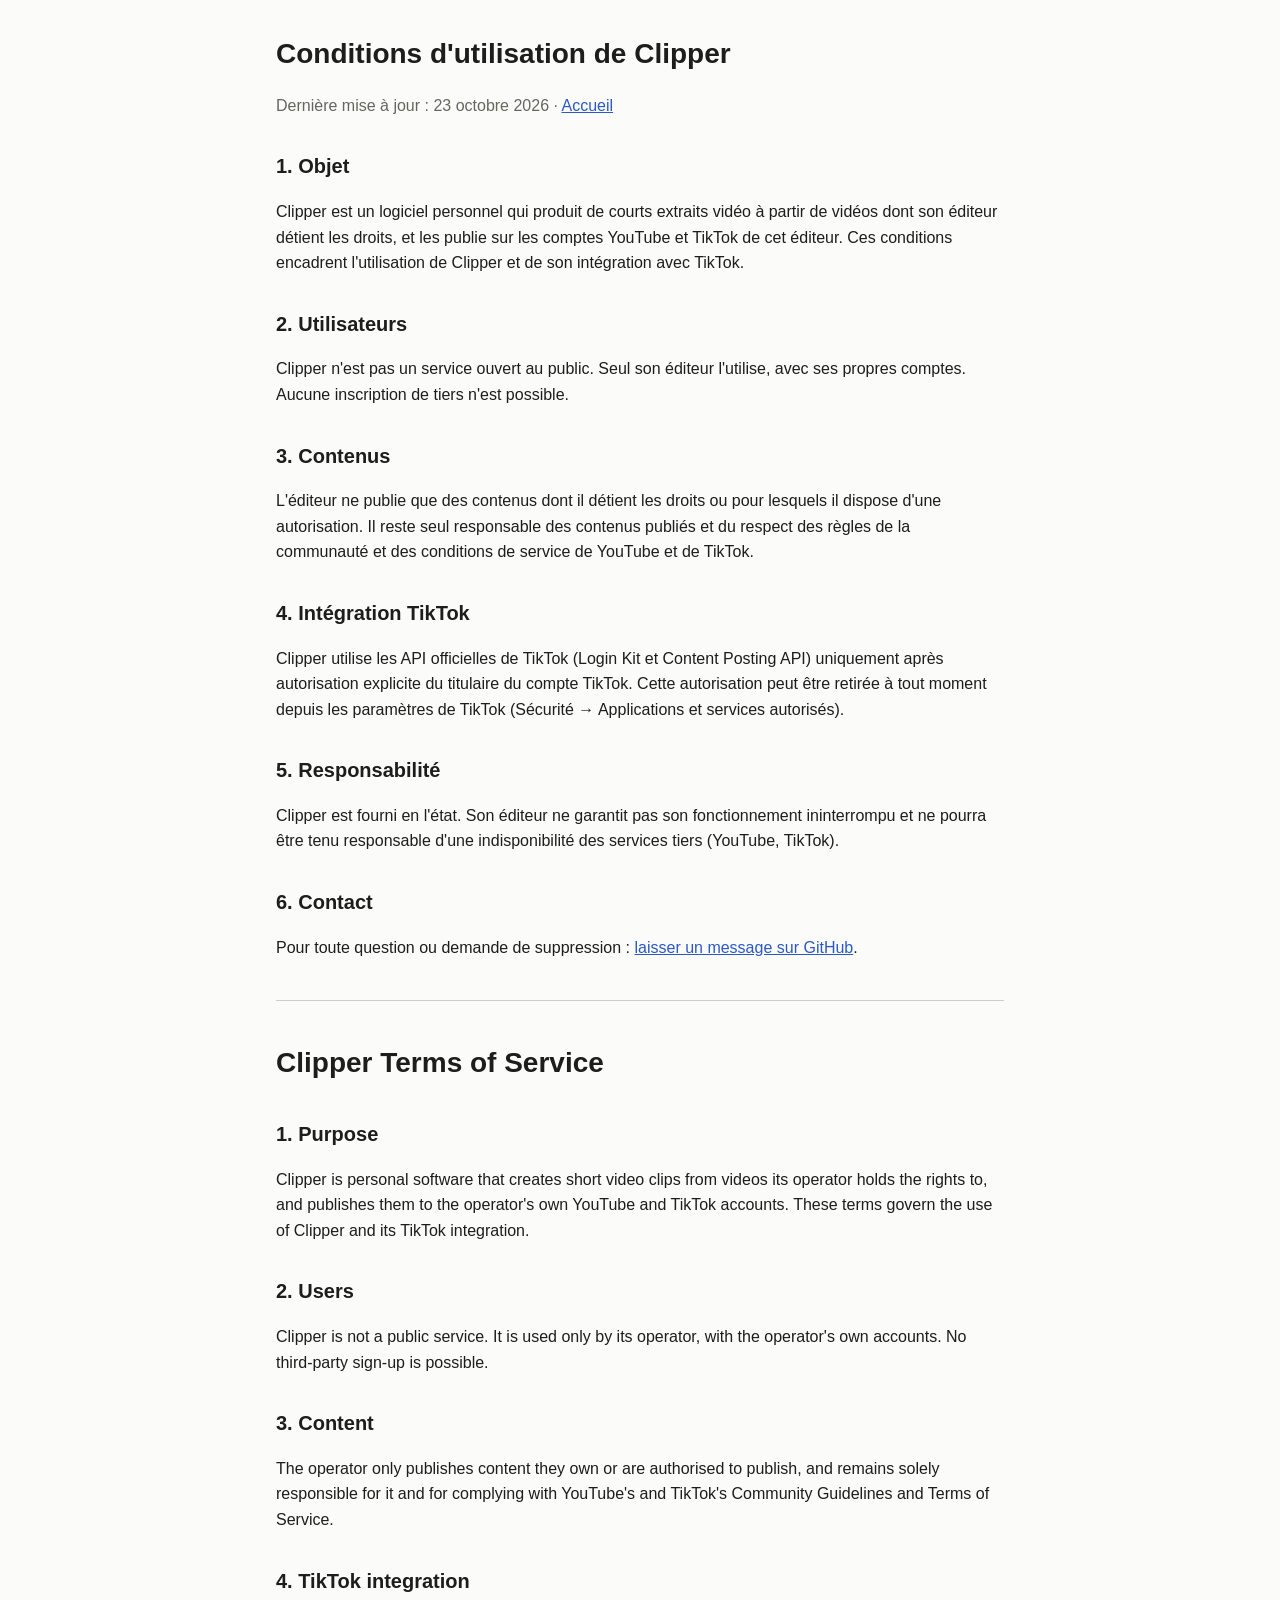
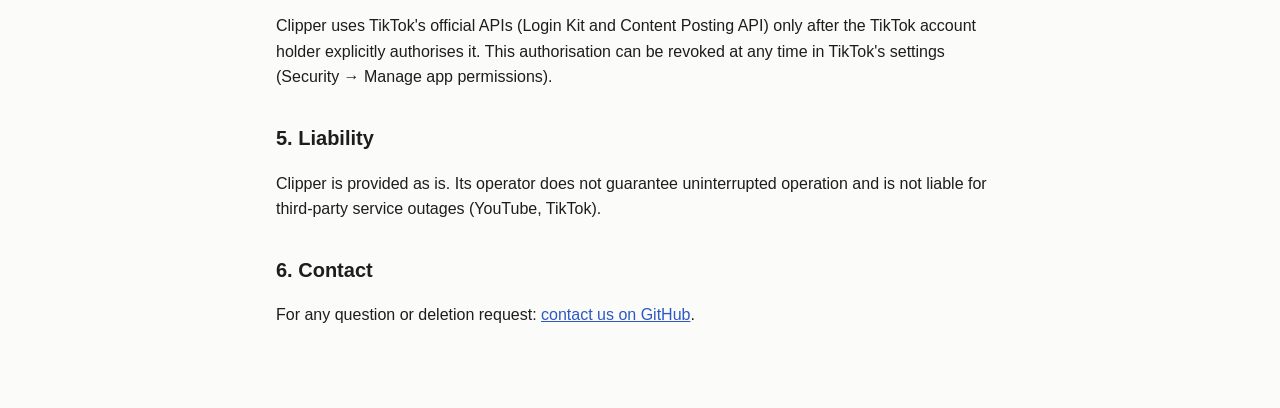
==== conditions.html @ e2576d1c "Pages légales de Clipper (accueil, conditions, confidentialité) Co-Authored-By: Claude Opus 5.5 <nor" ====
<!doctype html>
<html lang="fr">
<head>
  <meta charset="utf-8">
  <meta name="viewport" content="width=device-width, initial-scale=1">
  <title>Conditions d'utilisation</title>
  <link rel="stylesheet" href="style.css">
</head>
<body>
<main>
  <h1>Conditions d'utilisation de Clipper</h1>
  <p class="maj">Dernière mise à jour : 23 octobre 2026 · <a href="index.html">Accueil</a></p>

  <h2>1. Objet</h2>
  <p>Clipper est un logiciel personnel qui produit de courts extraits vidéo à partir de vidéos dont son éditeur détient les droits, et les publie sur les comptes YouTube et TikTok de cet éditeur. Ces conditions encadrent l'utilisation de Clipper et de son intégration avec TikTok.</p>

  <h2>2. Utilisateurs</h2>
  <p>Clipper n'est pas un service ouvert au public. Seul son éditeur l'utilise, avec ses propres comptes. Aucune inscription de tiers n'est possible.</p>

  <h2>3. Contenus</h2>
  <p>L'éditeur ne publie que des contenus dont il détient les droits ou pour lesquels il dispose d'une autorisation. Il reste seul responsable des contenus publiés et du respect des règles de la communauté et des conditions de service de YouTube et de TikTok.</p>

  <h2>4. Intégration TikTok</h2>
  <p>Clipper utilise les API officielles de TikTok (Login Kit et Content Posting API) uniquement après autorisation explicite du titulaire du compte TikTok. Cette autorisation peut être retirée à tout moment depuis les paramètres de TikTok (Sécurité → Applications et services autorisés).</p>

  <h2>5. Responsabilité</h2>
  <p>Clipper est fourni en l'état. Son éditeur ne garantit pas son fonctionnement ininterrompu et ne pourra être tenu responsable d'une indisponibilité des services tiers (YouTube, TikTok).</p>

  <h2>6. Contact</h2>
  <p>Pour toute question ou demande de suppression : <a href="https://github.com/valentinamar07/clipper-site/issues">laisser un message sur GitHub</a>.</p>

  <hr>
  <section lang="en">
  <h1>Clipper Terms of Service</h1>
  <h2>1. Purpose</h2>
  <p>Clipper is personal software that creates short video clips from videos its operator holds the rights to, and publishes them to the operator's own YouTube and TikTok accounts. These terms govern the use of Clipper and its TikTok integration.</p>
  <h2>2. Users</h2>
  <p>Clipper is not a public service. It is used only by its operator, with the operator's own accounts. No third-party sign-up is possible.</p>
  <h2>3. Content</h2>
  <p>The operator only publishes content they own or are authorised to publish, and remains solely responsible for it and for complying with YouTube's and TikTok's Community Guidelines and Terms of Service.</p>
  <h2>4. TikTok integration</h2>
  <p>Clipper uses TikTok's official APIs (Login Kit and Content Posting API) only after the TikTok account holder explicitly authorises it. This authorisation can be revoked at any time in TikTok's settings (Security → Manage app permissions).</p>
  <h2>5. Liability</h2>
  <p>Clipper is provided as is. Its operator does not guarantee uninterrupted operation and is not liable for third-party service outages (YouTube, TikTok).</p>
  <h2>6. Contact</h2>
  <p>For any question or deletion request: <a href="https://github.com/valentinamar07/clipper-site/issues">contact us on GitHub</a>.</p>
  </section>
</main>
</body>
</html>
---- style.css ----
:root { --fond: #fbfbf9; --texte: #1d1d1b; --doux: #66665f; --accent: #2b59c3; }
@media (prefers-color-scheme: dark) { :root { --fond: #161615; --texte: #ecece8; --doux: #a2a29b; --accent: #7ea2ff; } }
* { box-sizing: border-box; }
body { margin: 0; background: var(--fond); color: var(--texte); font: 16px/1.6 -apple-system, BlinkMacSystemFont, "Segoe UI", sans-serif; }
main { max-width: 760px; margin: 0 auto; padding: 32px 16px 64px; }
h1 { font-size: 28px; margin: 0 0 4px; }
h2 { font-size: 20px; margin-top: 32px; }
p.maj, nav { color: var(--doux); }
nav a { margin-right: 16px; }
a { color: var(--accent); }
hr { border: none; border-top: 1px solid var(--doux); opacity: .3; margin: 40px 0; }
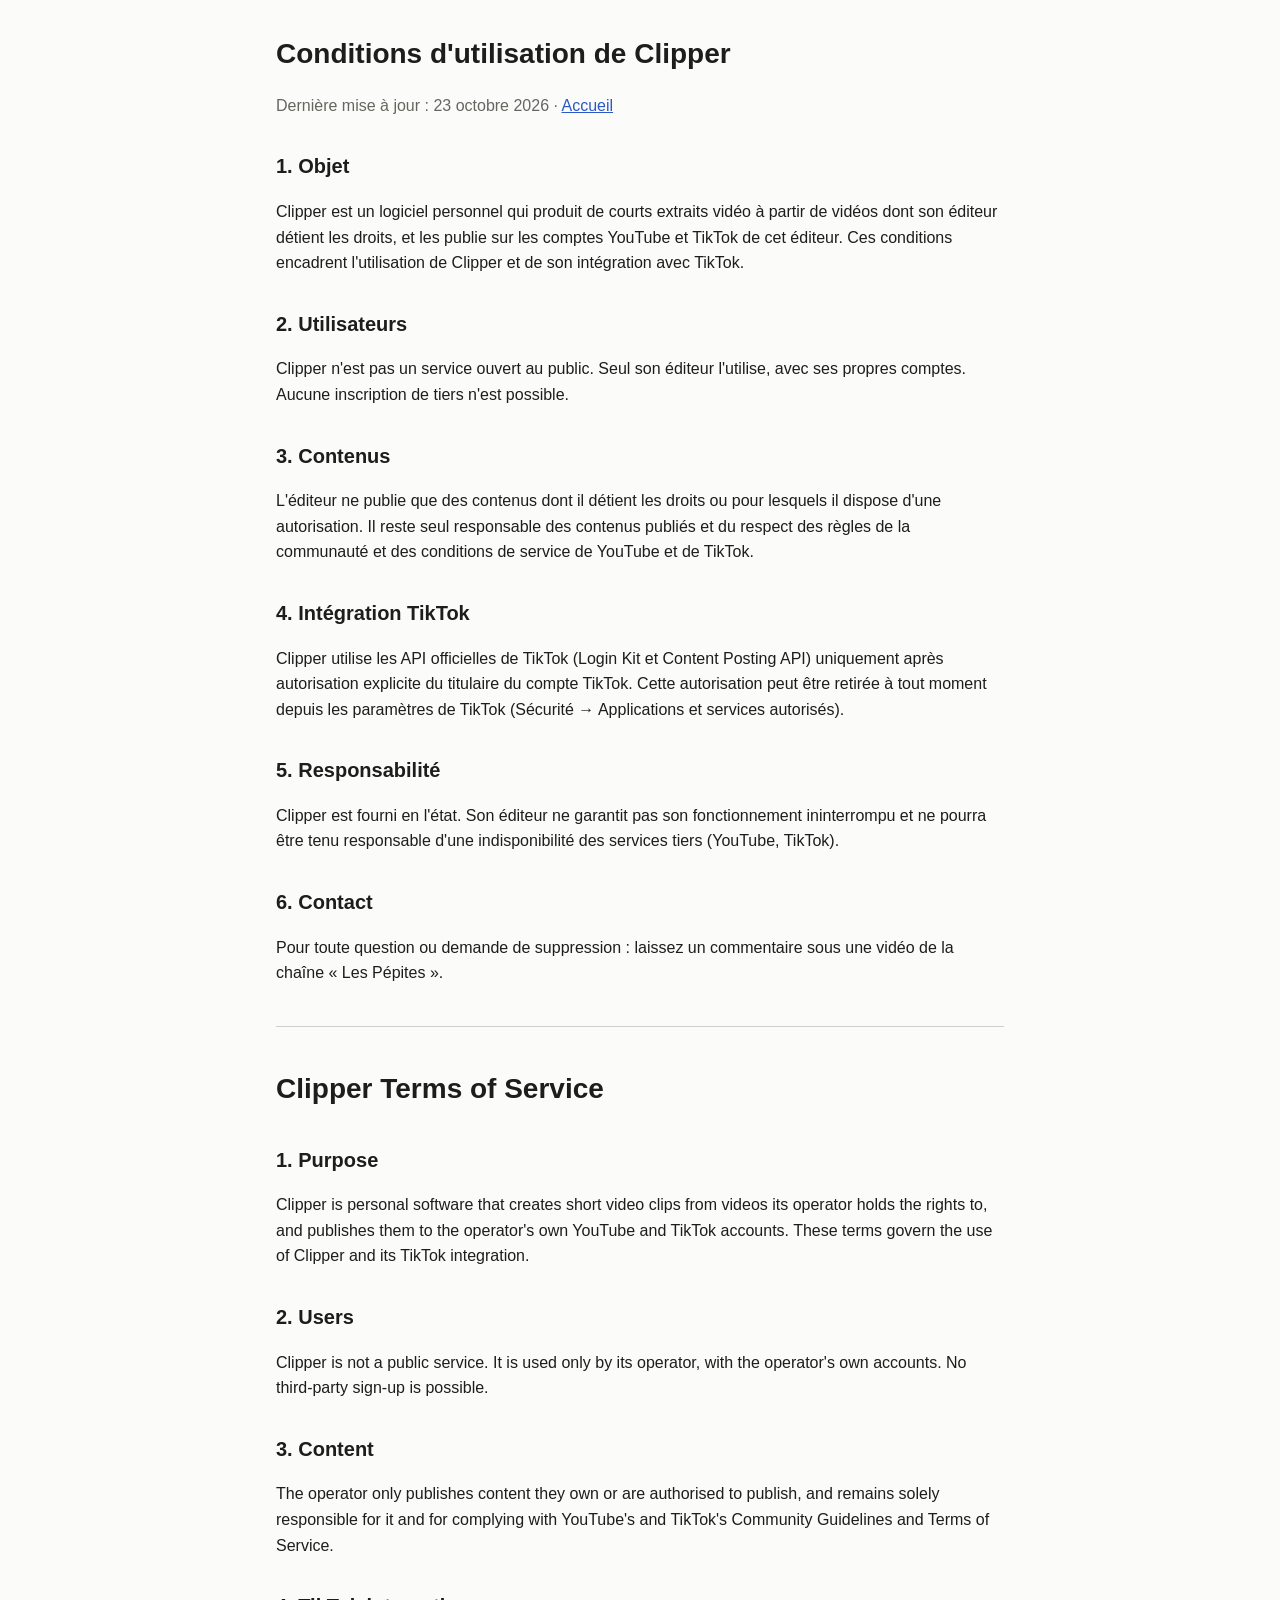
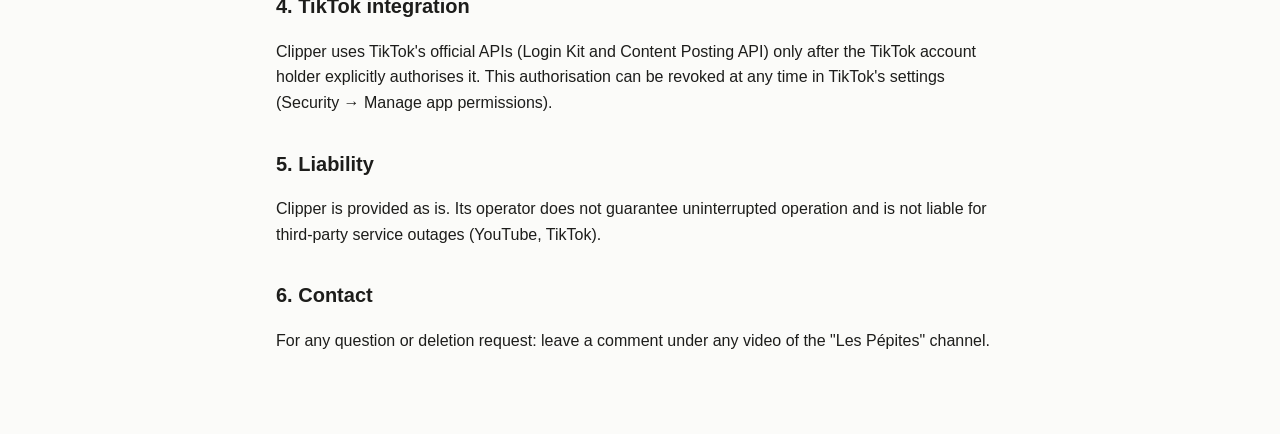
==== commit a9e4da0f: "Contact par les commentaires des vidéos, sans e-mail ni lien GitHub Co-Authored-By: Claude Opus 5.5 " ====
--- a/conditions.html
+++ b/conditions.html
@@ -27,7 +27,7 @@
   <p>Clipper est fourni en l'état. Son éditeur ne garantit pas son fonctionnement ininterrompu et ne pourra être tenu responsable d'une indisponibilité des services tiers (YouTube, TikTok).</p>
 
   <h2>6. Contact</h2>
-  <p>Pour toute question ou demande de suppression : <a href="https://github.com/valentinamar07/clipper-site/issues">laisser un message sur GitHub</a>.</p>
+  <p>Pour toute question ou demande de suppression : laissez un commentaire sous une vidéo de la chaîne « Les Pépites ».</p>
 
   <hr>
   <section lang="en">
@@ -43,7 +43,7 @@
   <h2>5. Liability</h2>
   <p>Clipper is provided as is. Its operator does not guarantee uninterrupted operation and is not liable for third-party service outages (YouTube, TikTok).</p>
   <h2>6. Contact</h2>
-  <p>For any question or deletion request: <a href="https://github.com/valentinamar07/clipper-site/issues">contact us on GitHub</a>.</p>
+  <p>For any question or deletion request: leave a comment under any video of the "Les Pépites" channel.</p>
   </section>
 </main>
 </body>
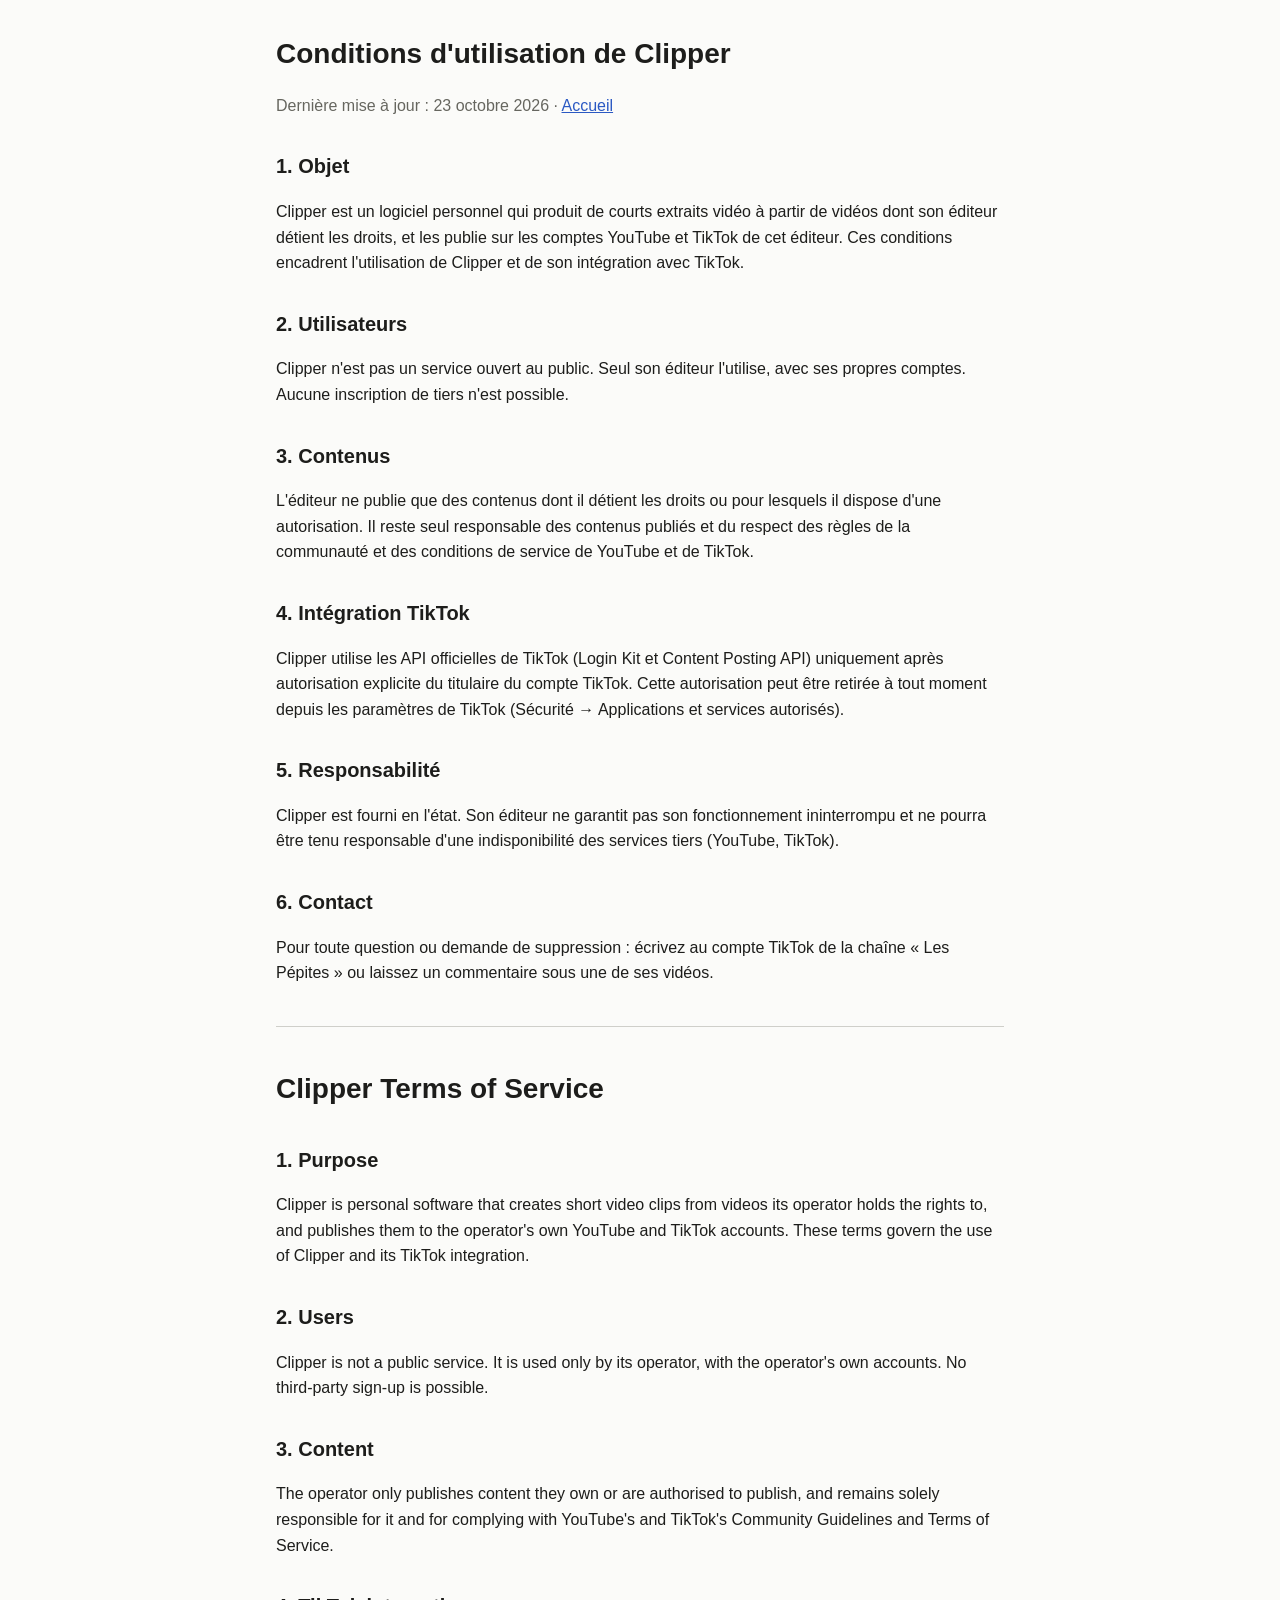
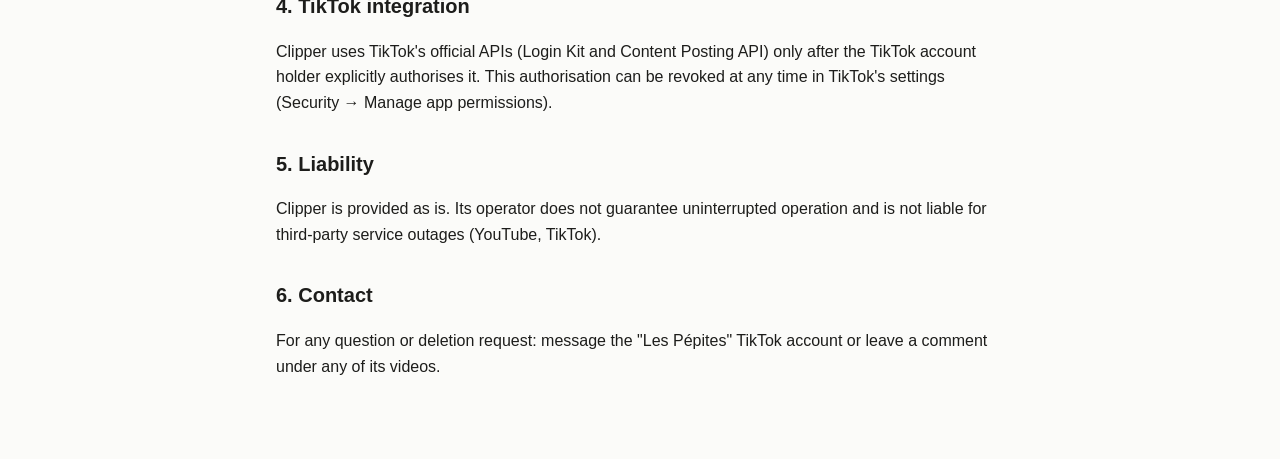
==== commit f65601a7: "Contact : compte TikTok ou commentaires des vidéos Co-Authored-By: Claude Opus 5.5 <noreply@anthropi" ====
--- a/conditions.html
+++ b/conditions.html
@@ -27,7 +27,7 @@
   <p>Clipper est fourni en l'état. Son éditeur ne garantit pas son fonctionnement ininterrompu et ne pourra être tenu responsable d'une indisponibilité des services tiers (YouTube, TikTok).</p>
 
   <h2>6. Contact</h2>
-  <p>Pour toute question ou demande de suppression : laissez un commentaire sous une vidéo de la chaîne « Les Pépites ».</p>
+  <p>Pour toute question ou demande de suppression : écrivez au compte TikTok de la chaîne « Les Pépites » ou laissez un commentaire sous une de ses vidéos.</p>
 
   <hr>
   <section lang="en">
@@ -43,7 +43,7 @@
   <h2>5. Liability</h2>
   <p>Clipper is provided as is. Its operator does not guarantee uninterrupted operation and is not liable for third-party service outages (YouTube, TikTok).</p>
   <h2>6. Contact</h2>
-  <p>For any question or deletion request: leave a comment under any video of the "Les Pépites" channel.</p>
+  <p>For any question or deletion request: message the "Les Pépites" TikTok account or leave a comment under any of its videos.</p>
   </section>
 </main>
 </body>
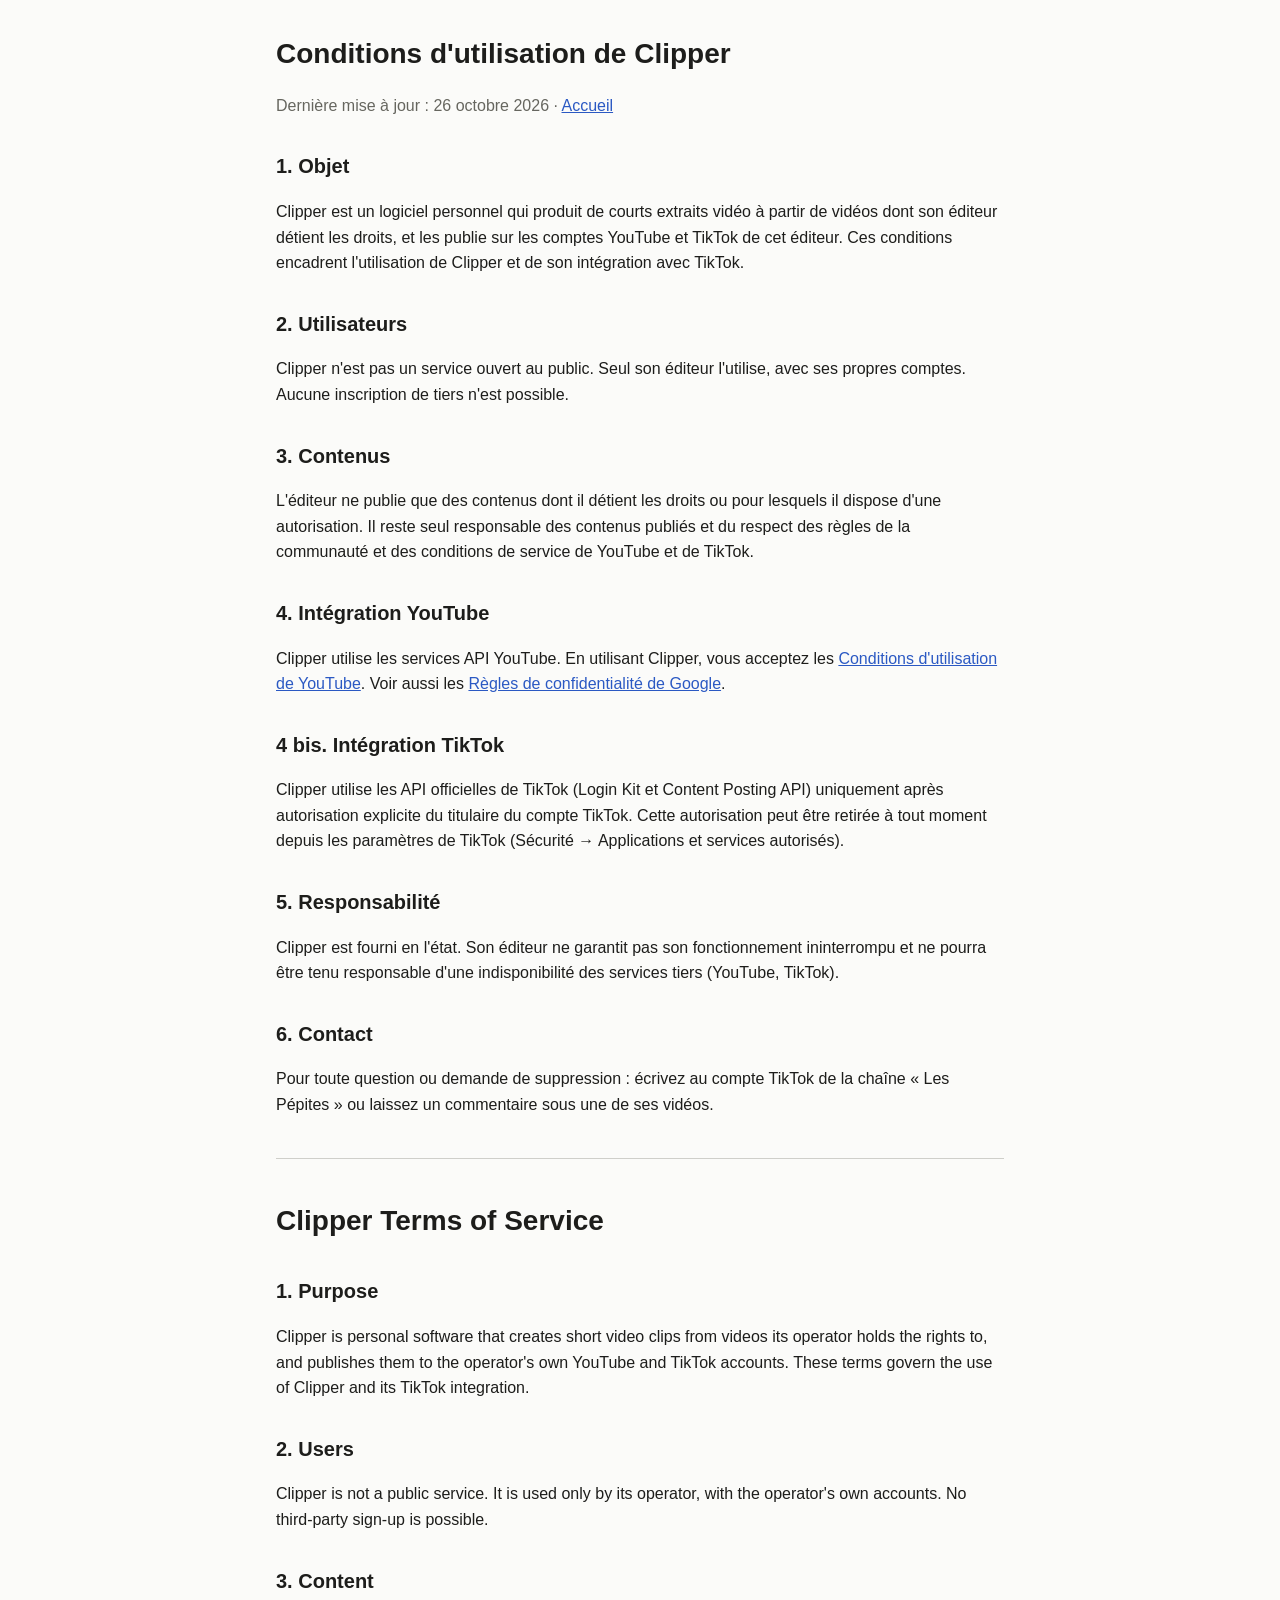
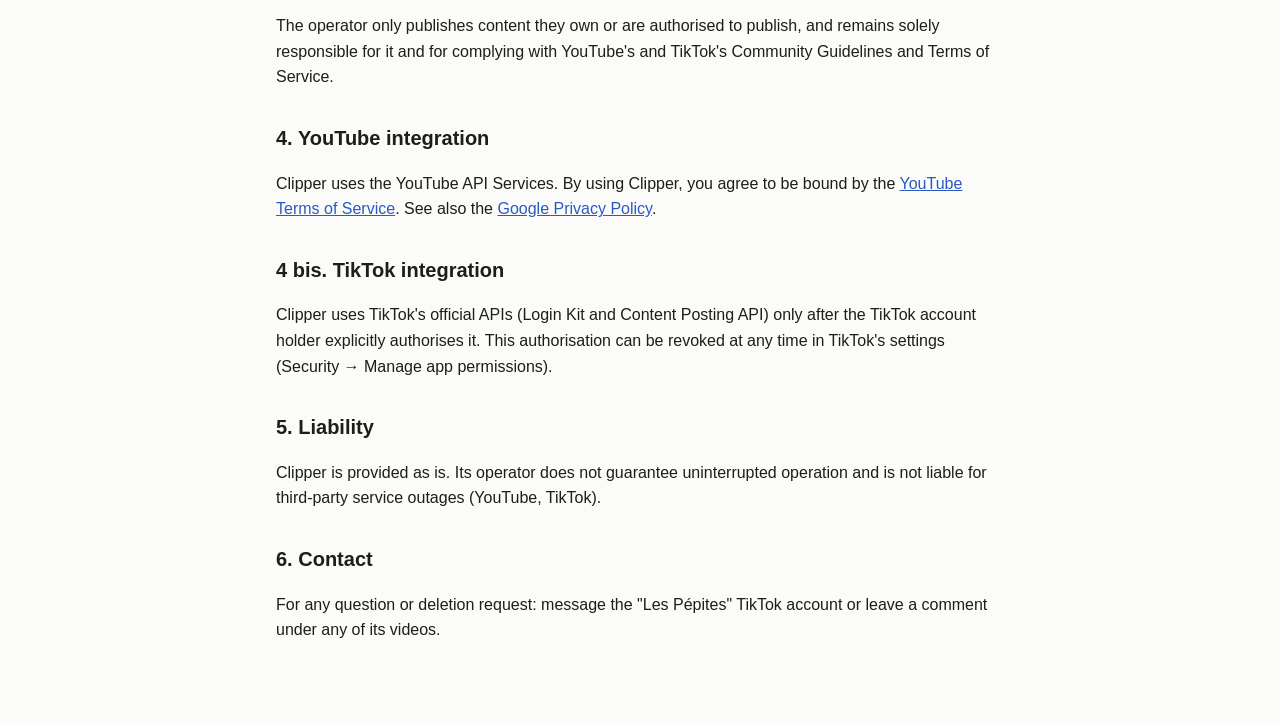
==== commit 2d198320: "Mentions des services API YouTube (conditions YouTube, confidentialité Google, retrait de l'accès) C" ====
--- a/conditions.html
+++ b/conditions.html
@@ -9,7 +9,7 @@
 <body>
 <main>
   <h1>Conditions d'utilisation de Clipper</h1>
-  <p class="maj">Dernière mise à jour : 23 octobre 2026 · <a href="index.html">Accueil</a></p>
+  <p class="maj">Dernière mise à jour : 26 octobre 2026 · <a href="index.html">Accueil</a></p>
 
   <h2>1. Objet</h2>
   <p>Clipper est un logiciel personnel qui produit de courts extraits vidéo à partir de vidéos dont son éditeur détient les droits, et les publie sur les comptes YouTube et TikTok de cet éditeur. Ces conditions encadrent l'utilisation de Clipper et de son intégration avec TikTok.</p>
@@ -20,7 +20,10 @@
   <h2>3. Contenus</h2>
   <p>L'éditeur ne publie que des contenus dont il détient les droits ou pour lesquels il dispose d'une autorisation. Il reste seul responsable des contenus publiés et du respect des règles de la communauté et des conditions de service de YouTube et de TikTok.</p>
 
-  <h2>4. Intégration TikTok</h2>
+  <h2>4. Intégration YouTube</h2>
+  <p>Clipper utilise les services API YouTube. En utilisant Clipper, vous acceptez les <a href="https://www.youtube.com/t/terms">Conditions d'utilisation de YouTube</a>. Voir aussi les <a href="https://policies.google.com/privacy">Règles de confidentialité de Google</a>.</p>
+
+  <h2>4 bis. Intégration TikTok</h2>
   <p>Clipper utilise les API officielles de TikTok (Login Kit et Content Posting API) uniquement après autorisation explicite du titulaire du compte TikTok. Cette autorisation peut être retirée à tout moment depuis les paramètres de TikTok (Sécurité → Applications et services autorisés).</p>
 
   <h2>5. Responsabilité</h2>
@@ -38,7 +41,10 @@
   <p>Clipper is not a public service. It is used only by its operator, with the operator's own accounts. No third-party sign-up is possible.</p>
   <h2>3. Content</h2>
   <p>The operator only publishes content they own or are authorised to publish, and remains solely responsible for it and for complying with YouTube's and TikTok's Community Guidelines and Terms of Service.</p>
-  <h2>4. TikTok integration</h2>
+  <h2>4. YouTube integration</h2>
+  <p>Clipper uses the YouTube API Services. By using Clipper, you agree to be bound by the <a href="https://www.youtube.com/t/terms">YouTube Terms of Service</a>. See also the <a href="https://policies.google.com/privacy">Google Privacy Policy</a>.</p>
+
+  <h2>4 bis. TikTok integration</h2>
   <p>Clipper uses TikTok's official APIs (Login Kit and Content Posting API) only after the TikTok account holder explicitly authorises it. This authorisation can be revoked at any time in TikTok's settings (Security → Manage app permissions).</p>
   <h2>5. Liability</h2>
   <p>Clipper is provided as is. Its operator does not guarantee uninterrupted operation and is not liable for third-party service outages (YouTube, TikTok).</p>
